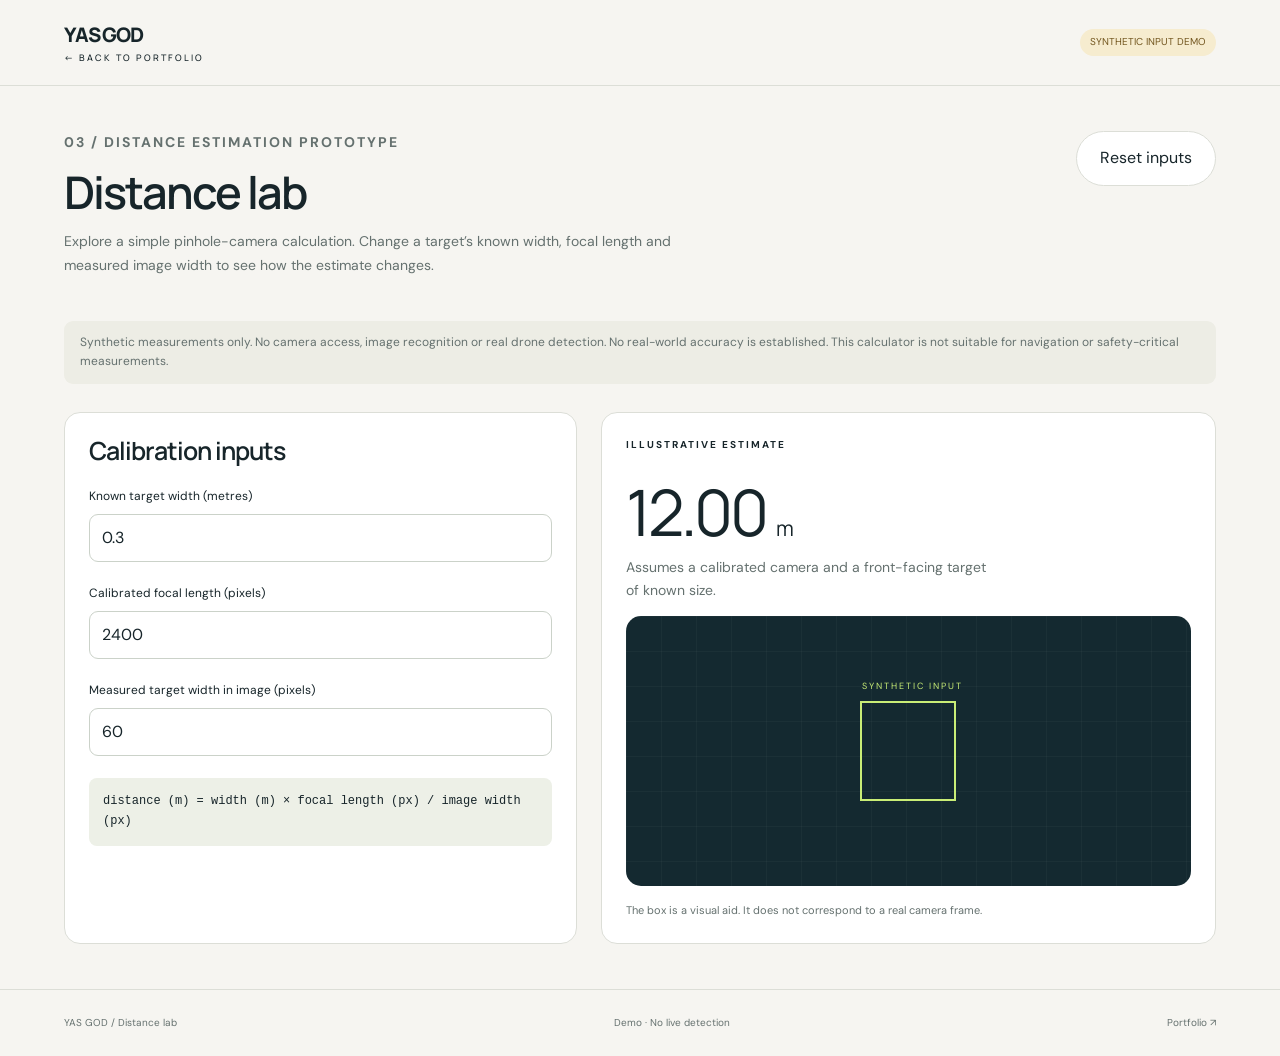
==== distance.html @ a0cf60a6 "Add portfolio, interactive demos and résumé Add browser-local inventory and lesson workflows, synthe" ====
<!doctype html><html lang="en"><head><meta charset="utf-8"><meta name="viewport" content="width=device-width,initial-scale=1"><title>Distance Lab — Calibration Demo | YAS GOD</title><link rel="stylesheet" href="styles.css"></head><body data-demo="distance"><header class="demo-header"><a class="wordmark" href="index.html">YAS GOD<span>← BACK TO PORTFOLIO</span></a><span class="demo-label">SYNTHETIC INPUT DEMO</span></header><main class="demo-main" id="main"><div class="demo-title"><div><p class="eyebrow">03 / DISTANCE ESTIMATION PROTOTYPE</p><h1>Distance lab</h1><p>Explore a simple pinhole-camera calculation. Change a target’s known width, focal length and measured image width to see how the estimate changes.</p></div><button id="reset" class="button secondary">Reset inputs</button></div><p class="notice">Synthetic measurements only. No camera access, image recognition or real drone detection. No real-world accuracy is established. This calculator is not suitable for navigation or safety-critical measurements.</p><div class="two-col" style="margin-top:28px"><section class="panel"><h2 style="font-size:25px;letter-spacing:-1px">Calibration inputs</h2><form id="distance-form"><div class="field-row"><label for="real-width">Known target width (metres)</label><input id="real-width" type="number" min="0.001" max="1000000" step="any" value="0.3" required></div><div class="field-row"><label for="focal-length">Calibrated focal length (pixels)</label><input id="focal-length" type="number" min="0.001" max="1000000" step="any" value="2400" required></div><div class="field-row"><label for="pixel-width">Measured target width in image (pixels)</label><input id="pixel-width" type="number" min="0.001" max="1000000" step="any" value="60" required></div></form><div class="formula">distance (m) = width (m) × focal length (px) / image width (px)</div><p id="distance-error" class="toast" role="alert"></p></section><section class="panel"><p class="eyebrow">ILLUSTRATIVE ESTIMATE</p><p class="result"><span id="distance-result">12.00</span> <small>m</small></p><p class="muted">Assumes a calibrated camera and a front-facing target of known size.</p><div class="simulator" aria-label="Illustration of a synthetic target"><div class="box" id="target-box"></div></div><p class="muted" style="font-size:11px;margin:15px 0 0">The box is a visual aid. It does not correspond to a real camera frame.</p></section></div></main><footer><span>YAS GOD / Distance lab</span><span>Demo · No live detection</span><a href="index.html">Portfolio ↗</a></footer><script src="app.js" defer></script></body></html>
---- styles.css ----
@import url('https://fonts.googleapis.com/css2?family=DM+Sans:wght@400;500;600;700&family=Manrope:wght@400;500;600;700;800&display=swap');
:root{--bg:#f6f5f1;--ink:#17252a;--muted:#65716f;--line:#dcded7;--accent:#c9ed76;--green:#216553;--white:#fff;--radius:20px}*{box-sizing:border-box}html{scroll-behavior:smooth}body{margin:0;background:var(--bg);color:var(--ink);font-family:'DM Sans',system-ui,sans-serif;line-height:1.65}a{color:inherit;text-decoration:none}button,input,select{font:inherit}button,a,input,select{ -webkit-tap-highlight-color:transparent}button{cursor:pointer}a:focus-visible,button:focus-visible,input:focus-visible,select:focus-visible{outline:3px solid #6b8d22;outline-offset:4px}header,main,footer{max-width:1440px;margin:auto}header{padding:30px 5%;display:flex;align-items:center;justify-content:space-between;border-bottom:1px solid var(--line)}.wordmark{font-family:Manrope,system-ui,sans-serif;font-size:24px;font-weight:800;letter-spacing:-1.2px;line-height:1.25}.wordmark span{display:block;font-size:9px;letter-spacing:2px;font-weight:500;margin-top:5px}nav{display:flex;gap:30px;align-items:center;font-size:13px}.nav-contact{border:1px solid var(--line);border-radius:30px;padding:9px 18px}.hero{padding:75px 5% 70px;display:grid;grid-template-columns:1.15fr 1fr;gap:6%;align-items:center}.eyebrow{font-size:10px;letter-spacing:2px;font-weight:700;display:flex;gap:8px;align-items:center}.status{background:#5b8f4b;width:7px;height:7px;border-radius:50%;display:inline-block}h1,h2,h3,h4,p{margin-top:0}h1,h2,h3,h4{font-family:Manrope,system-ui,sans-serif}h1{font-size:clamp(44px,5.8vw,82px);line-height:1.07;letter-spacing:-4px;font-weight:600;margin:29px 0}h1 em{font-style:normal;color:#727d72}h2{font-size:clamp(30px,3.4vw,48px);line-height:1.15;letter-spacing:-2px;font-weight:600}h3{line-height:1.3}.lead{max-width:520px;color:var(--muted);font-size:16px}.actions{display:flex;align-items:center;gap:24px;margin-top:30px;font-size:13px}.button{background:var(--ink);color:white;border:0;border-radius:30px;padding:13px 23px;display:inline-flex;gap:24px;align-items:center;justify-content:center}.button:hover{background:#2b4949}.button.secondary{background:white;color:var(--ink);border:1px solid var(--line)}.stack{display:flex;flex-wrap:wrap;gap:18px;font-size:10px;margin-top:42px;color:var(--muted)}.stack span{padding-right:18px;border-right:1px solid var(--line)}.hero-image{margin:0;position:relative;background:#0d1014;border-radius:var(--radius);overflow:hidden;aspect-ratio:1/1.06}.hero-image img{width:100%;height:100%;object-fit:cover;filter:brightness(.8)}figcaption{position:absolute;bottom:0;left:0;right:0;display:flex;justify-content:space-between;color:white;padding:18px 22px;font-size:9px;letter-spacing:1.7px;border-top:1px solid #ffffff25;background:#101b20a6}.image-note{position:absolute;left:26px;top:30px;color:#f8f9f4;font-size:23px;line-height:1.4;font-weight:500}.section{padding:65px 5%;border-top:1px solid var(--line)}.section-heading{display:flex;align-items:flex-end;justify-content:space-between;gap:40px;margin-bottom:30px}.section-heading h2{margin-bottom:0}.section-heading>p{width:350px;color:var(--muted);font-size:13px;margin-bottom:0}.project-grid{display:grid;grid-template-columns:repeat(3,1fr);gap:22px}.project{border:1px solid var(--line);border-radius:var(--radius);overflow:hidden;background:#fff;transition:transform .2s}.project:hover{transform:translateY(-5px)}.project-caption{padding:24px}.project-caption>span,.tags{font-size:9px;letter-spacing:1px;color:var(--muted)}.project-caption h3{font-size:24px;letter-spacing:-1px;margin:9px 0 10px}.project-caption b{float:right;font-size:21px;font-weight:400}.project-caption p{font-size:13px;color:var(--muted);min-height:64px}.tags{letter-spacing:0;padding-top:14px;border-top:1px solid var(--line)}.mini-dashboard,.academy-preview,.distance-preview{height:250px;overflow:hidden}.mini-dashboard{display:flex;background:#dcebe4;padding:27px 20px;gap:15px}.mini-side{background:#20594e;color:#b6d3c7;min-width:30px;padding:12px 8px;border-radius:9px;line-height:2.5;font-size:13px}.mini-main{width:100%;padding-top:6px}.mini-main>small{font-size:8px;letter-spacing:1px;color:#31574b}.mini-stats{display:flex;gap:15px;padding:13px 0}.mini-stats b{background:#fff;padding:8px 13px;border-radius:8px;font-size:21px;line-height:1.3;flex:1}.mini-stats span{font-size:7px;display:block;color:var(--muted);font-weight:400}.mini-row{display:flex;align-items:center;background:#f9fcf9;border-radius:5px;margin-top:5px;padding:6px;font-size:8px;gap:5px}.mini-row span{margin-left:auto;color:var(--muted)}.mini-row i{width:4px;height:4px;background:#79a38f;border-radius:50%}.academy-preview{padding:22px 29px;background:#e9e6fa;color:#38324e}.academy-preview small{font-size:8px;letter-spacing:1px}.academy-preview h4{font-size:33px;line-height:1.05;letter-spacing:-1px;margin:16px 0}.academy-preview em{color:#80759e;font-style:normal}.progress-line{height:5px;border-radius:5px;background:#d3cce9;width:100%}.progress-line span{display:block;width:42%;background:#786594;height:100%;border-radius:5px}.academy-preview p{font-size:8px;margin-top:9px}.distance-preview{background:#152c34;position:relative;color:var(--accent);padding:30px}.crosshair{position:absolute;top:16px;right:22px;color:#7b8e90}.target-box{border:1px solid var(--accent);height:100px;width:110px;margin:16px auto;position:relative}.target-box small{position:absolute;top:-17px;left:0;white-space:nowrap;font-size:7px;letter-spacing:1px}.measurement{display:block;text-align:center;font-size:23px;font-family:monospace}.measurement small{display:block;font-size:8px;color:#9bb4b5}.ticks{text-align:center;font-size:13px;color:#728b88;letter-spacing:5px;margin-top:12px}.services{display:grid;grid-template-columns:1fr 1fr;gap:10%}.muted{color:var(--muted);max-width:360px;font-size:14px}.service-list article{display:flex;gap:25px;border-bottom:1px solid var(--line);padding:22px 0}.service-list article:first-child{padding-top:0}.service-list article>span{font-size:10px;color:var(--muted);padding-top:3px}.service-list h3{font-size:20px;margin-bottom:9px}.service-list p,.process p{color:var(--muted);font-size:13px;margin-bottom:0}.process-grid{display:grid;grid-template-columns:repeat(3,1fr);gap:5%;padding-top:22px}.process article>span{font-size:10px;color:var(--muted);letter-spacing:1px}.process h3{margin:14px 0}.contact{background:var(--accent);border-radius:var(--radius);margin:10px 5% 60px;padding:42px 5%;border:0}.contact h2{font-size:clamp(34px,5vw,64px);margin-bottom:5px}footer{padding:25px 5%;display:flex;justify-content:space-between;gap:20px;font-size:10px;color:var(--muted);border-top:1px solid var(--line)}.skip{position:fixed;top:-100px;padding:10px;background:white;z-index:10}.skip:focus{top:0}.demo-header{padding:22px 5%}.demo-header .wordmark{font-size:20px}.demo-label{font-size:10px;padding:5px 10px;border-radius:20px;color:#735720;background:#f6eccf}.demo-main{padding:45px 5%;min-height:75vh}.demo-title{display:flex;justify-content:space-between;align-items:flex-start;gap:30px;margin-bottom:30px}.demo-title h1{font-size:45px;margin:10px 0 14px;letter-spacing:-2px}.demo-title p{max-width:650px;color:var(--muted);font-size:14px}.stats{display:grid;grid-template-columns:repeat(3,1fr);gap:18px;margin:24px 0}.stat,.panel{background:white;border:1px solid var(--line);border-radius:16px;padding:24px}.stat small{font-size:11px;color:var(--muted)}.stat strong{font-size:32px;display:block;font-weight:500;font-family:Manrope,system-ui,sans-serif}.toolbar{display:flex;gap:12px;justify-content:space-between;align-items:center;margin:25px 0}input,select{border:1px solid #cbd2c9;padding:10px 12px;border-radius:9px;background:white;color:var(--ink);min-width:0}input[type=search]{width:330px;max-width:100%}label{font-size:12px;display:block;margin-bottom:7px}table{border-collapse:collapse;width:100%;font-size:13px}td,th{padding:16px 12px;text-align:left;border-bottom:1px solid #e7e9e1}th{font-size:10px;text-transform:uppercase;letter-spacing:1px;color:var(--muted)}.table-scroll{overflow-x:auto}.pill{font-size:10px;padding:4px 9px;display:inline-block;border-radius:15px;background:#e6f0e5;color:#3d704b}.pill.warning{background:#fcf0d5;color:#826226}.pill.danger{background:#fae0dd;color:#a23b31}.notice{font-size:12px;color:var(--muted);background:#edede5;padding:12px 16px;border-radius:9px}.form-grid{display:grid;grid-template-columns:1.2fr 1fr 1fr auto;gap:15px;align-items:end}.form-grid input,.form-grid select{width:100%}.toast{min-height:26px;margin-top:10px;font-size:12px;color:#256b4c}.two-col{display:grid;grid-template-columns:1fr 1.2fr;gap:24px}.lesson{padding:18px 0;border-bottom:1px solid var(--line);display:flex;justify-content:space-between;gap:15px}.lesson button{border:1px solid var(--line);border-radius:20px;background:white;padding:6px 12px;font-size:11px}.lesson button[aria-pressed=true]{background:#e3efcf}.lesson h3{font-size:15px;margin-bottom:5px}.lesson p{font-size:12px;margin-bottom:0;color:var(--muted)}.large-progress{height:9px;background:#e6e5de;border-radius:8px;margin:16px 0}.large-progress span{height:100%;background:#5c8b68;border-radius:8px;display:block}.code{font-family:monospace;white-space:pre-wrap;background:#162a30;color:#d7e7cb;padding:22px;border-radius:12px;font-size:13px}.field-row{margin-bottom:22px}.field-row input{width:100%}.result{font-family:Manrope,system-ui,sans-serif;font-size:64px;letter-spacing:-3px;line-height:1.2;margin:20px 0 5px}.result small{font-size:21px;letter-spacing:0}.formula{font-family:monospace;background:#edf0e7;border-radius:8px;padding:14px;font-size:12px}.simulator{background:#142930;border-radius:15px;height:270px;position:relative;display:grid;place-items:center;overflow:hidden;background-image:linear-gradient(#ffffff08 1px,transparent 1px),linear-gradient(90deg,#ffffff08 1px,transparent 1px);background-size:35px 35px}.simulator .box{height:100px;border:2px solid var(--accent);width:100px;position:relative;max-width:90%}.box:before{content:'SYNTHETIC INPUT';position:absolute;top:-24px;font-size:9px;letter-spacing:2px;white-space:nowrap;color:var(--accent)}.resume{max-width:880px;padding:55px 35px}.resume h1{font-size:50px;letter-spacing:-2px}.resume section{border-top:1px solid var(--line);padding:25px 0}.resume h2{font-size:25px;letter-spacing:-1px}.resume li{margin-bottom:10px}.resume .actions{margin-bottom:35px}@media(max-width:900px){.hero{gap:4%}h1{letter-spacing:-2px}.project-grid{gap:12px}.project-caption{padding:17px}.mini-dashboard{padding:20px 10px}.services{gap:5%}.form-grid{grid-template-columns:1fr 1fr}.two-col{grid-template-columns:1fr}.section-heading>p{width:290px}}@media(max-width:650px){header{padding:22px 6%}nav{gap:15px;font-size:11px}nav a:nth-child(2),nav a:nth-child(3){display:none}.wordmark{font-size:21px}.hero{grid-template-columns:1fr;padding:45px 6%;gap:35px}.hero h1{font-size:54px}.hero-image{aspect-ratio:1.15}.lead{font-size:15px}.stack{margin-top:28px}.section{padding:42px 6%}.section-heading{display:block}.section-heading>p{width:auto;margin-top:20px}.project-grid{grid-template-columns:1fr;gap:22px}.project-caption p{min-height:0}.mini-dashboard,.academy-preview,.distance-preview{height:240px}.services,.process-grid{grid-template-columns:1fr;gap:30px}.service-list article:first-child{padding-top:10px}.process-grid{gap:28px}.contact{margin:0 6% 40px}.actions{gap:18px;flex-wrap:wrap}footer{flex-wrap:wrap;padding:25px 6%}footer span:nth-child(2){order:3;width:100%}.demo-title{display:block}.demo-title h1{font-size:38px}.stats{gap:10px}.stat{padding:15px}.stat strong{font-size:25px}.stat small{font-size:10px}.toolbar{align-items:stretch;flex-direction:column}.toolbar input{width:100%}.form-grid{grid-template-columns:1fr}.panel{padding:20px}.demo-main{padding:30px 6%}.resume{padding:35px 6%}}@media(prefers-reduced-motion:reduce){html{scroll-behavior:auto}*{transition:none!important}}@media print{header,footer,.print-hide{display:none!important}.resume{max-width:none;padding:0;font-size:11pt}body{background:white}.resume h1{font-size:32pt}.resume h2{font-size:16pt}.resume section{break-inside:avoid}a{color:inherit}.resume .actions{display:none}}
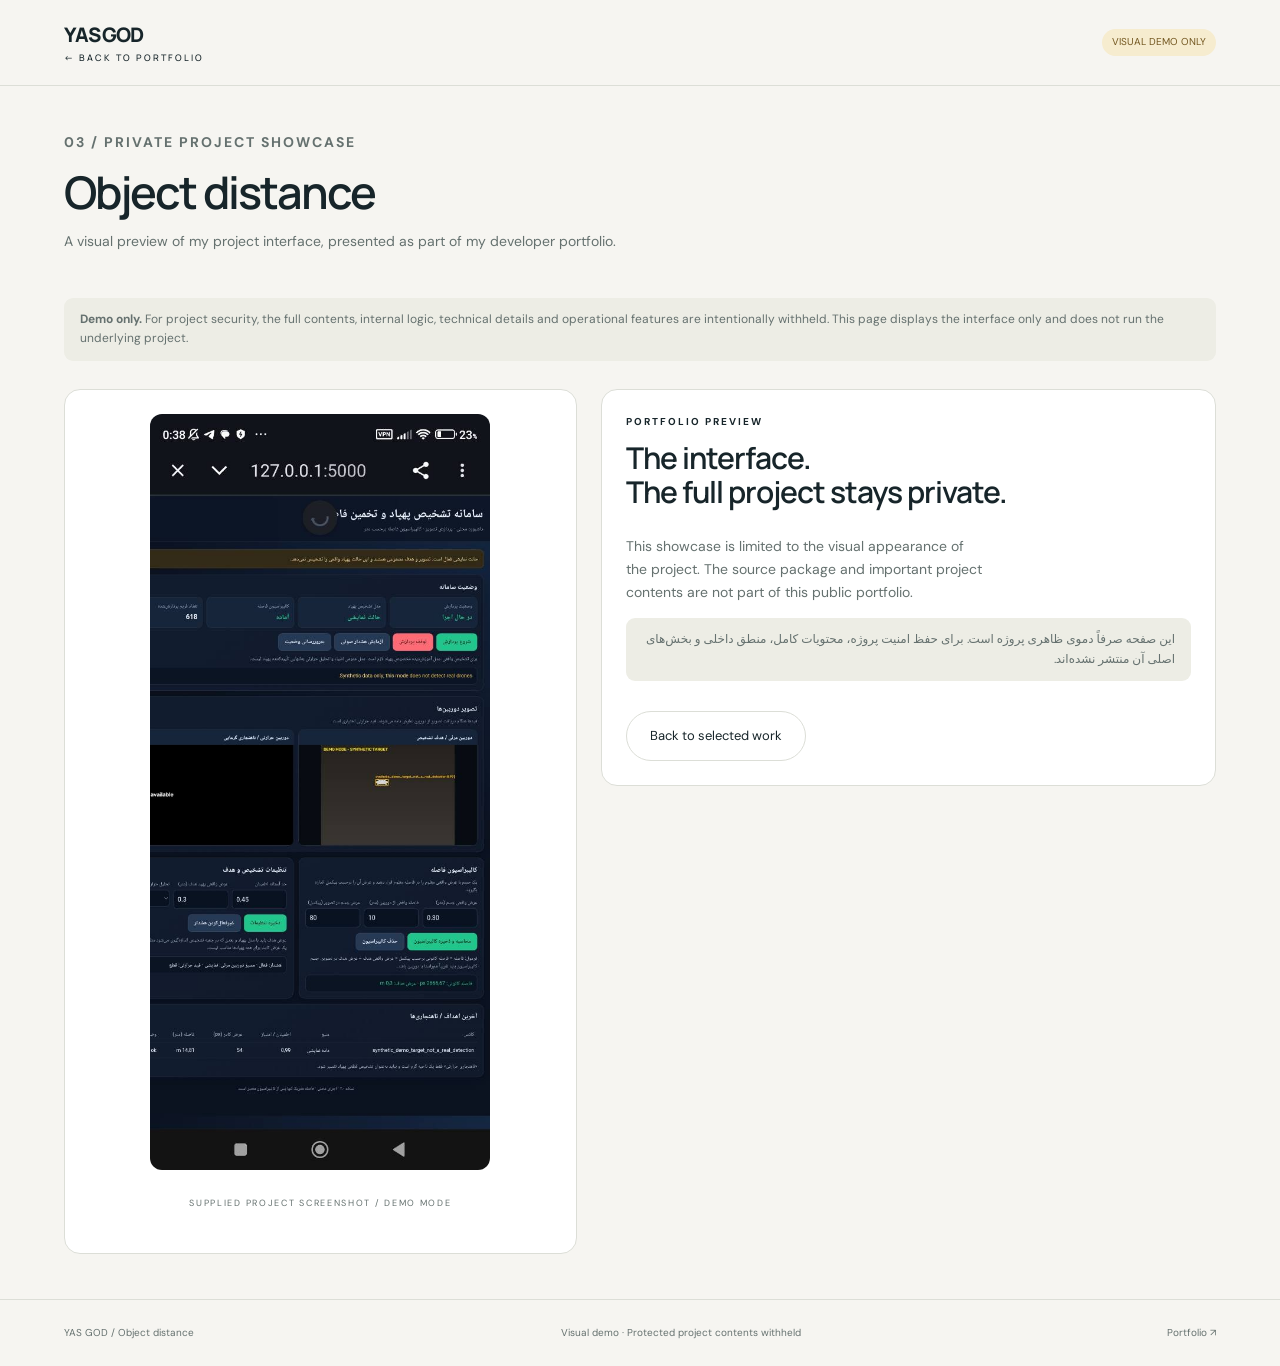
==== commit 77fb2e53: "Make private-project showcase visual-only Show only the supplied interface image. State clearly that" ====
--- a/distance.html
+++ b/distance.html
@@ -1 +1 @@
-<!doctype html><html lang="en"><head><meta charset="utf-8"><meta name="viewport" content="width=device-width,initial-scale=1"><title>Distance Lab — Calibration Demo | YAS GOD</title><link rel="stylesheet" href="styles.css"></head><body data-demo="distance"><header class="demo-header"><a class="wordmark" href="index.html">YAS GOD<span>← BACK TO PORTFOLIO</span></a><span class="demo-label">SYNTHETIC INPUT DEMO</span></header><main class="demo-main" id="main"><div class="demo-title"><div><p class="eyebrow">03 / DISTANCE ESTIMATION PROTOTYPE</p><h1>Distance lab</h1><p>Explore a simple pinhole-camera calculation. Change a target’s known width, focal length and measured image width to see how the estimate changes.</p></div><button id="reset" class="button secondary">Reset inputs</button></div><p class="notice">Synthetic measurements only. No camera access, image recognition or real drone detection. No real-world accuracy is established. This calculator is not suitable for navigation or safety-critical measurements.</p><div class="two-col" style="margin-top:28px"><section class="panel"><h2 style="font-size:25px;letter-spacing:-1px">Calibration inputs</h2><form id="distance-form"><div class="field-row"><label for="real-width">Known target width (metres)</label><input id="real-width" type="number" min="0.001" max="1000000" step="any" value="0.3" required></div><div class="field-row"><label for="focal-length">Calibrated focal length (pixels)</label><input id="focal-length" type="number" min="0.001" max="1000000" step="any" value="2400" required></div><div class="field-row"><label for="pixel-width">Measured target width in image (pixels)</label><input id="pixel-width" type="number" min="0.001" max="1000000" step="any" value="60" required></div></form><div class="formula">distance (m) = width (m) × focal length (px) / image width (px)</div><p id="distance-error" class="toast" role="alert"></p></section><section class="panel"><p class="eyebrow">ILLUSTRATIVE ESTIMATE</p><p class="result"><span id="distance-result">12.00</span> <small>m</small></p><p class="muted">Assumes a calibrated camera and a front-facing target of known size.</p><div class="simulator" aria-label="Illustration of a synthetic target"><div class="box" id="target-box"></div></div><p class="muted" style="font-size:11px;margin:15px 0 0">The box is a visual aid. It does not correspond to a real camera frame.</p></section></div></main><footer><span>YAS GOD / Distance lab</span><span>Demo · No live detection</span><a href="index.html">Portfolio ↗</a></footer><script src="app.js" defer></script></body></html>
+<!doctype html><html lang="en"><head><meta charset="utf-8"><meta name="viewport" content="width=device-width,initial-scale=1"><meta name="description" content="Visual-only preview of an object-distance project. Full contents and internal implementation are withheld for project security."><title>Object Distance — Interface Demo | YAS GOD</title><link rel="stylesheet" href="styles.css"></head><body><header class="demo-header"><a class="wordmark" href="index.html">YAS GOD<span>← BACK TO PORTFOLIO</span></a><span class="demo-label">VISUAL DEMO ONLY</span></header><main class="demo-main" id="main"><div class="demo-title"><div><p class="eyebrow">03 / PRIVATE PROJECT SHOWCASE</p><h1>Object distance</h1><p>A visual preview of my project interface, presented as part of my developer portfolio.</p></div></div><p class="notice"><strong>Demo only.</strong> For project security, the full contents, internal logic, technical details and operational features are intentionally withheld. This page displays the interface only and does not run the underlying project.</p><div class="two-col" style="margin-top:28px;align-items:start"><figure class="panel" style="margin:0;text-align:center"><img src="distance-preview.jpg" alt="Screenshot of the project's dark Persian-language dashboard in demo mode" style="max-width:100%;width:340px;height:auto;border-radius:12px" width="576" height="1280"><figcaption style="position:static;background:none;border:0;color:var(--muted);justify-content:center">SUPPLIED PROJECT SCREENSHOT / DEMO MODE</figcaption></figure><section class="panel"><p class="eyebrow">PORTFOLIO PREVIEW</p><h2 style="font-size:30px;letter-spacing:-1px">The interface.<br>The full project stays private.</h2><p class="muted">This showcase is limited to the visual appearance of the project. The source package and important project contents are not part of this public portfolio.</p><p class="notice" lang="fa" dir="rtl">این صفحه صرفاً دموی ظاهری پروژه است. برای حفظ امنیت پروژه، محتویات کامل، منطق داخلی و بخش‌های اصلی آن منتشر نشده‌اند.</p><div class="actions"><a class="button secondary" href="index.html#work">Back to selected work</a></div></section></div></main><footer><span>YAS GOD / Object distance</span><span>Visual demo · Protected project contents withheld</span><a href="index.html">Portfolio ↗</a></footer></body></html>
